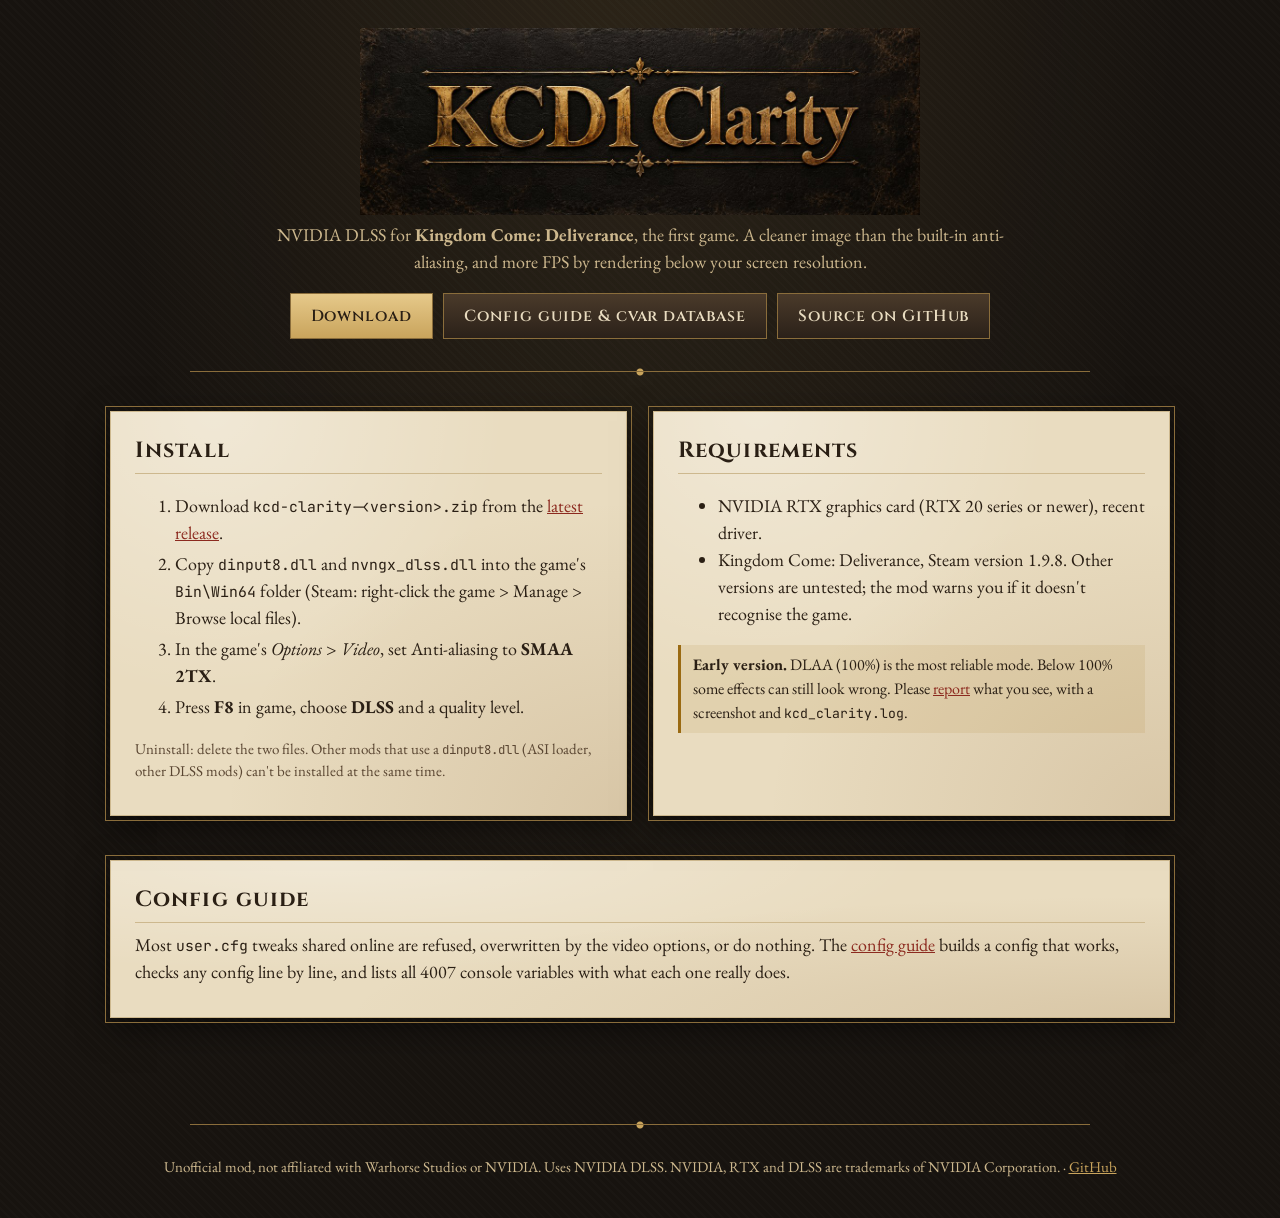
==== docs/index.html @ 4efc552a "Config guide website, KCD1 Clarity logo and name - GitHub Pages site under docs/: a landing page, an" ====
<!doctype html>
<html lang="en">
<head>
<meta charset="utf-8">
<meta name="viewport" content="width=device-width, initial-scale=1">
<title>KCD1 Clarity</title>
<meta name="description" content="NVIDIA DLSS for Kingdom Come: Deliverance (the first game). Unofficial mod.">
<meta property="og:title" content="KCD1 Clarity">
<meta property="og:description" content="NVIDIA DLSS for Kingdom Come: Deliverance (the first game). Unofficial mod.">
<meta property="og:image" content="https://eonflux7.github.io/kcd1-clarity/assets/social-preview.jpg">
<link rel="icon" href="assets/favicon-32.png" sizes="32x32">
<link rel="apple-touch-icon" href="assets/icon-180.png">
<link rel="preconnect" href="https://fonts.googleapis.com">
<link rel="preconnect" href="https://fonts.gstatic.com" crossorigin>
<link href="https://fonts.googleapis.com/css2?family=Cinzel:wght@600;700&family=EB+Garamond:ital,wght@0,400;0,600;1,400&family=JetBrains+Mono:wght@400;600&display=swap" rel="stylesheet">
<link rel="stylesheet" href="cvars/site/style.css">
<style>
  .hero { text-align: center; }
  .actions { display: flex; flex-wrap: wrap; justify-content: center; gap: 10px; margin: 18px 0 4px; }
  .actions .button { font-size: 16px; padding: 11px 20px; }
  .cards { display: grid; grid-template-columns: repeat(auto-fit, minmax(260px, 1fr)); gap: 0 18px; }
  ol li { margin: 4px 0; }
</style>
</head>
<body>
<header class="site hero">
  <img class="logo" src="assets/logo-banner.jpg" width="1200" height="400" alt="KCD1 Clarity">
  <p class="sub">NVIDIA DLSS for <b>Kingdom Come: Deliverance</b>, the first game. A cleaner image than the built-in
    anti-aliasing, and more FPS by rendering below your screen resolution.</p>
  <div class="actions">
    <a class="button primary" href="https://github.com/eonflux7/kcd1-clarity/releases/latest">Download</a>
    <a class="button" href="cvars/">Config guide &amp; cvar database</a>
    <a class="button" href="https://github.com/eonflux7/kcd1-clarity">Source on GitHub</a>
  </div>
</header>
<div class="rule"></div>
<main>
  <div class="cards">
    <div class="panel">
      <h2>Install</h2>
      <ol>
        <li>Download <code>kcd-clarity-&lt;version&gt;.zip</code> from the
          <a href="https://github.com/eonflux7/kcd1-clarity/releases/latest">latest release</a>.</li>
        <li>Copy <code>dinput8.dll</code> and <code>nvngx_dlss.dll</code> into the game's <code>Bin\Win64</code>
          folder (Steam: right-click the game &gt; Manage &gt; Browse local files).</li>
        <li>In the game's <i>Options &gt; Video</i>, set Anti-aliasing to <b>SMAA 2TX</b>.</li>
        <li>Press <b>F8</b> in game, choose <b>DLSS</b> and a quality level.</li>
      </ol>
      <p class="small muted">Uninstall: delete the two files. Other mods that use a <code>dinput8.dll</code> (ASI
        loader, other DLSS mods) can't be installed at the same time.</p>
    </div>
    <div class="panel">
      <h2>Requirements</h2>
      <ul>
        <li>NVIDIA RTX graphics card (RTX 20 series or newer), recent driver.</li>
        <li>Kingdom Come: Deliverance, Steam version 1.9.8. Other versions are untested; the mod warns you if it
          doesn't recognise the game.</li>
      </ul>
      <div class="note"><b>Early version.</b> DLAA (100%) is the most reliable mode. Below 100% some effects can still
        look wrong. Please <a href="https://github.com/eonflux7/kcd1-clarity/issues">report</a> what you see, with a
        screenshot and <code>kcd_clarity.log</code>.</div>
    </div>
  </div>
  <div class="panel">
    <h2>Config guide</h2>
    <p>Most <code>user.cfg</code> tweaks shared online are refused, overwritten by the video options, or do nothing.
      The <a href="cvars/">config guide</a> builds a config that works, checks any config line by line, and lists all
      4007 console variables with what each one really does.</p>
  </div>
</main>
<div class="rule"></div>
<footer class="site">
  Unofficial mod, not affiliated with Warhorse Studios or NVIDIA. Uses NVIDIA DLSS. NVIDIA, RTX and DLSS are
  trademarks of NVIDIA Corporation. · <a href="https://github.com/eonflux7/kcd1-clarity">GitHub</a>
</footer>
</body>
</html>
---- docs/cvars/site/style.css ----
/* KCD-like look: dark leather frame, parchment panels, gold engraved capitals */
[hidden] { display: none !important; }
:root {
  --bg: #17130f;
  --bg-2: #211b15;
  --frame: #3a2e22;
  --gold: #c9a45c;
  --gold-hi: #e6c98a;
  --gold-lo: #8a6d3b;
  --parch: #e9dcc0;
  --parch-2: #ddcca8;
  --parch-3: #cdb88e;
  --ink: #2a1f14;
  --ink-2: #5a4632;
  --red: #8c2a1f;
  --green: #3f6b2f;
  --amber: #9a6a12;
  --blue: #2f5470;
  --grey: #6e6252;
  --mono: "JetBrains Mono", ui-monospace, Consolas, monospace;
  --serif: "EB Garamond", Garamond, Georgia, serif;
  --caps: "Cinzel", "Trajan Pro", Georgia, serif;
}
* { box-sizing: border-box; }
html { background: var(--bg); }
body {
  margin: 0;
  color: var(--parch);
  font: 18px/1.5 var(--serif);
  background:
    radial-gradient(ellipse at 50% -10%, rgba(201, 164, 92, 0.12), transparent 60%),
    repeating-linear-gradient(45deg, rgba(255, 255, 255, 0.012) 0 2px, transparent 2px 6px),
    var(--bg);
  min-height: 100vh;
}
a { color: var(--gold-hi); }
code, .mono { font-family: var(--mono); font-size: 0.82em; }

header.site {
  text-align: center;
  padding: 28px 16px 8px;
}
header.site img.logo { max-width: min(560px, 92vw); height: auto; display: block; margin: 0 auto 6px; }
header.site h1 {
  font: 700 clamp(28px, 5vw, 44px)/1.1 var(--caps);
  letter-spacing: 0.06em;
  margin: 0;
  color: var(--gold);
  text-shadow: 0 1px 0 #000, 0 0 18px rgba(201, 164, 92, 0.25);
}
header.site p.sub { margin: 6px auto 0; color: var(--parch-3); max-width: 760px; }

.rule {
  height: 14px;
  margin: 14px auto;
  max-width: 900px;
  background:
    linear-gradient(var(--gold-lo), var(--gold-lo)) center / 100% 1px no-repeat,
    radial-gradient(circle, var(--gold) 3px, transparent 4px) center / 14px 14px no-repeat;
}

nav.tabs {
  display: flex;
  flex-wrap: wrap;
  justify-content: center;
  gap: 6px;
  padding: 0 16px;
  margin-bottom: 18px;
}
nav.tabs a {
  font: 600 15px var(--caps);
  letter-spacing: 0.08em;
  text-decoration: none;
  color: var(--parch-3);
  padding: 9px 16px;
  border: 1px solid var(--frame);
  background: linear-gradient(#2a221a, #1c1712);
}
nav.tabs a:hover { color: var(--gold-hi); border-color: var(--gold-lo); }
nav.tabs a[aria-current="page"] {
  color: var(--ink);
  background: linear-gradient(var(--gold-hi), var(--gold));
  border-color: var(--gold);
}

main { max-width: 1100px; margin: 0 auto; padding: 0 16px 60px; }
section.tab[hidden] { display: none; }

.panel {
  color: var(--ink);
  background:
    radial-gradient(ellipse at 20% 0%, rgba(255, 255, 255, 0.35), transparent 50%),
    radial-gradient(ellipse at 100% 100%, rgba(140, 100, 50, 0.18), transparent 55%),
    var(--parch);
  border: 1px solid var(--parch-3);
  outline: 1px solid var(--gold-lo);
  outline-offset: 4px;
  box-shadow: 0 10px 30px rgba(0, 0, 0, 0.5);
  padding: 22px 24px;
  margin: 18px 4px 26px;
}
.panel a { color: var(--red); }
.panel h2, .panel h3 {
  font-family: var(--caps);
  letter-spacing: 0.05em;
  color: var(--ink);
  margin: 0 0 8px;
}
.panel h2 { font-size: 22px; border-bottom: 1px solid var(--parch-3); padding-bottom: 6px; }
.panel h3 { font-size: 16px; margin-top: 18px; }
.panel p { margin: 6px 0 10px; }
.muted { color: var(--ink-2); }
.small { font-size: 15px; }

.note {
  border-left: 3px solid var(--amber);
  background: rgba(154, 106, 18, 0.1);
  padding: 8px 12px;
  margin: 10px 0;
  font-size: 16px;
}

/* form controls */
label { cursor: pointer; }
input[type="text"], input[type="search"], input[type="number"], select, textarea {
  font: 16px var(--serif);
  color: var(--ink);
  background: #f6eedc;
  border: 1px solid var(--parch-3);
  padding: 6px 8px;
  border-radius: 0;
}
textarea { font: 14px/1.45 var(--mono); width: 100%; }
input:focus, select:focus, textarea:focus, button:focus-visible, a:focus-visible {
  outline: 2px solid var(--gold-lo);
  outline-offset: 1px;
}
button, .button {
  font: 600 14px var(--caps);
  letter-spacing: 0.06em;
  color: var(--parch);
  background: linear-gradient(#4a3a2a, #2b2119);
  border: 1px solid var(--gold-lo);
  padding: 7px 14px;
  cursor: pointer;
  text-decoration: none;
  display: inline-block;
}
button:hover, .button:hover { color: var(--gold-hi); }
button.small { font-size: 12px; padding: 4px 9px; }
.primary, .primary:hover { color: var(--ink); background: linear-gradient(var(--gold-hi), var(--gold)); }

.grid { display: grid; grid-template-columns: repeat(auto-fit, minmax(240px, 1fr)); gap: 12px 22px; }
.field { display: flex; flex-direction: column; gap: 4px; }
.field > span { font: 600 13px var(--caps); letter-spacing: 0.06em; color: var(--ink-2); }
.choices { display: flex; flex-direction: column; gap: 6px; }
.choice {
  display: flex;
  gap: 10px;
  align-items: flex-start;
  padding: 8px 10px;
  border: 1px solid var(--parch-3);
  background: rgba(255, 255, 255, 0.25);
}
.choice:has(input:checked) { border-color: var(--gold-lo); background: rgba(201, 164, 92, 0.22); }
.choice input { margin-top: 5px; }
.choice b { font-weight: 600; }
.choice small { display: block; color: var(--ink-2); font-size: 15px; }
.choice.disabled { opacity: 0.55; }

.out-head { display: flex; flex-wrap: wrap; align-items: baseline; gap: 10px; justify-content: space-between; }
.out-head h3 { margin: 0; }
.outputs { display: grid; grid-template-columns: repeat(auto-fit, minmax(320px, 1fr)); gap: 18px; }
.outputs textarea { min-height: 260px; resize: vertical; }

/* badges */
.badge {
  display: inline-block;
  font: 600 11px/1 var(--caps);
  letter-spacing: 0.06em;
  padding: 4px 6px 3px;
  color: #fff;
  background: var(--grey);
  white-space: nowrap;
}
.b-ok { background: var(--green); }
.b-init { background: var(--blue); }
.b-menu { background: var(--amber); }
.b-risk { background: var(--amber); }
.b-blocked { background: var(--red); }
.b-dead, .b-missing, .b-ignored { background: var(--grey); }
.b-group { background: #5b4a7a; }

/* tables */
table { border-collapse: collapse; width: 100%; font-size: 16px; }
th, td { text-align: left; padding: 6px 8px; border-bottom: 1px solid var(--parch-3); vertical-align: top; }
th { font: 600 13px var(--caps); letter-spacing: 0.05em; color: var(--ink-2); }
.table-wrap { overflow-x: auto; }

/* database */
.db-controls { display: flex; flex-wrap: wrap; gap: 10px; align-items: center; margin-bottom: 10px; }
.db-controls input[type="search"] { flex: 1 1 260px; }
.chips { display: flex; flex-wrap: wrap; gap: 6px; margin: 8px 0 12px; }
.chip {
  font: 15px var(--serif);
  padding: 3px 10px;
  border: 1px solid var(--parch-3);
  background: rgba(255, 255, 255, 0.3);
  color: var(--ink);
  cursor: pointer;
}
.chip[aria-pressed="true"] { background: var(--ink); color: var(--parch); border-color: var(--ink); }
.cv-list { border-top: 1px solid var(--parch-3); }
.cv {
  border-bottom: 1px solid var(--parch-3);
}
.cv > button.cv-row {
  all: unset;
  box-sizing: border-box;
  cursor: pointer;
  display: grid;
  grid-template-columns: minmax(180px, 2fr) auto minmax(0, 4fr);
  gap: 4px 12px;
  align-items: baseline;
  width: 100%;
  padding: 7px 6px;
}
.cv > button.cv-row:hover, .cv.open > button.cv-row { background: rgba(201, 164, 92, 0.18); }
.cv > button.cv-row:focus-visible { outline: 2px solid var(--gold-lo); }
.cv-name { font: 14px var(--mono); font-weight: 600; word-break: break-all; }
.cv-help { color: var(--ink-2); font-size: 16px; overflow: hidden; text-overflow: ellipsis; white-space: nowrap; }
.cv-detail { padding: 6px 12px 16px; background: rgba(255, 255, 255, 0.22); }
.cv-detail dl { display: grid; grid-template-columns: max-content 1fr; gap: 3px 14px; margin: 6px 0 10px; }
.cv-detail dt { font: 600 13px var(--caps); letter-spacing: 0.05em; color: var(--ink-2); padding-top: 3px; }
.cv-detail dd { margin: 0; }
.cv-detail pre { white-space: pre-wrap; font: 14px/1.45 var(--mono); margin: 0; }
.rec { border-left: 3px solid var(--green); background: rgba(63, 107, 47, 0.1); padding: 6px 10px; margin: 8px 0; }
.rec.dont { border-color: var(--red); background: rgba(140, 42, 31, 0.08); }
.levels td, .levels th { text-align: center; font-family: var(--mono); font-size: 13px; }
.levels td:first-child, .levels th:first-child { text-align: left; }
.more { text-align: center; margin: 14px 0 0; }

.legend { display: grid; grid-template-columns: max-content 1fr; gap: 6px 12px; align-items: baseline; font-size: 16px; }

footer.site { text-align: center; color: var(--parch-3); font-size: 15px; padding: 10px 16px 40px; }
footer.site a { color: var(--gold); }

@media (max-width: 640px) {
  body { font-size: 17px; }
  .panel { padding: 16px 14px; margin: 14px 0 22px; outline-offset: 2px; }
  .cv > button.cv-row { grid-template-columns: 1fr auto; }
  .cv-help { grid-column: 1 / -1; white-space: normal; }
  .cv-detail dl { grid-template-columns: 1fr; }
}

/* long option labels must not widen the page on phones */
select, input, textarea { max-width: 100%; min-width: 0; }
.db-controls > * { min-width: 0; }
.db-controls select { flex: 1 1 220px; }
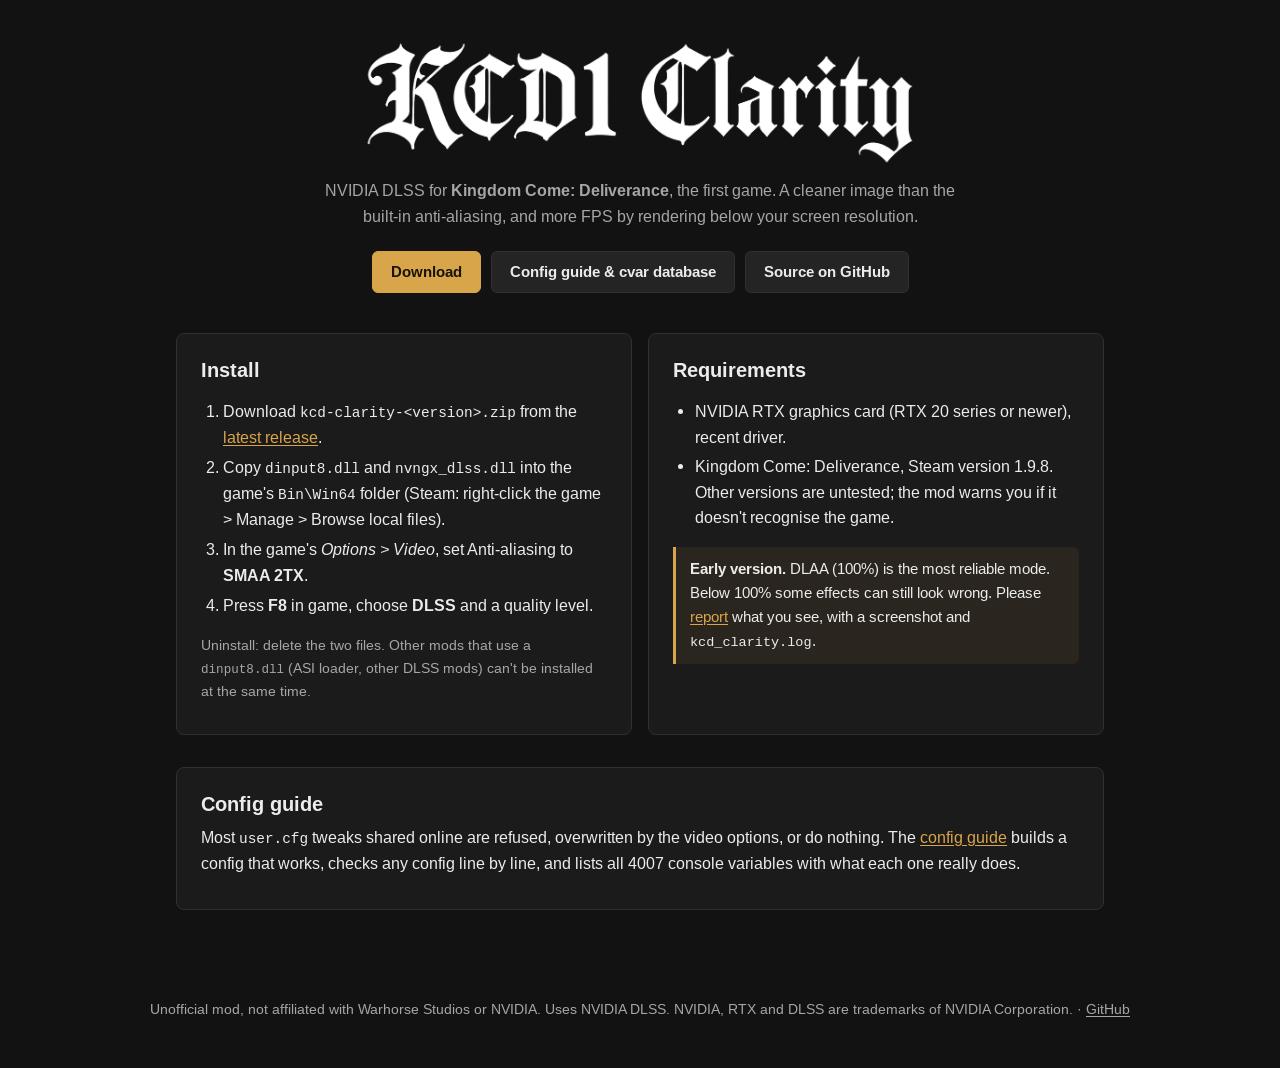
==== commit 167f7561: "Site redesign: Arimo, plain dark theme, blackletter wordmark - New transparent "KCD1 Clarity" blackl" ====
--- a/docs/index.html
+++ b/docs/index.html
@@ -12,19 +12,18 @@
 <link rel="apple-touch-icon" href="assets/icon-180.png">
 <link rel="preconnect" href="https://fonts.googleapis.com">
 <link rel="preconnect" href="https://fonts.gstatic.com" crossorigin>
-<link href="https://fonts.googleapis.com/css2?family=Cinzel:wght@600;700&family=EB+Garamond:ital,wght@0,400;0,600;1,400&family=JetBrains+Mono:wght@400;600&display=swap" rel="stylesheet">
+<link href="https://fonts.googleapis.com/css2?family=Arimo:ital,wght@0,400;0,700;1,400&family=Cousine:wght@400;700&display=swap" rel="stylesheet">
 <link rel="stylesheet" href="cvars/site/style.css">
 <style>
-  .hero { text-align: center; }
-  .actions { display: flex; flex-wrap: wrap; justify-content: center; gap: 10px; margin: 18px 0 4px; }
-  .actions .button { font-size: 16px; padding: 11px 20px; }
-  .cards { display: grid; grid-template-columns: repeat(auto-fit, minmax(260px, 1fr)); gap: 0 18px; }
-  ol li { margin: 4px 0; }
+  header.site .logo { width: min(560px, 88vw); }
+  .actions { display: flex; flex-wrap: wrap; justify-content: center; gap: 10px; margin: 22px 0 8px; }
+  .actions .button { font-size: 15px; padding: 11px 18px; }
+  .cards { display: grid; grid-template-columns: repeat(auto-fit, minmax(280px, 1fr)); gap: 0 16px; }
 </style>
 </head>
 <body>
-<header class="site hero">
-  <img class="logo" src="assets/logo-banner.jpg" width="1200" height="400" alt="KCD1 Clarity">
+<header class="site">
+  <img class="logo" src="assets/wordmark.png" width="1200" height="287" alt="KCD1 Clarity">
   <p class="sub">NVIDIA DLSS for <b>Kingdom Come: Deliverance</b>, the first game. A cleaner image than the built-in
     anti-aliasing, and more FPS by rendering below your screen resolution.</p>
   <div class="actions">
@@ -33,7 +32,6 @@
     <a class="button" href="https://github.com/eonflux7/kcd1-clarity">Source on GitHub</a>
   </div>
 </header>
-<div class="rule"></div>
 <main>
   <div class="cards">
     <div class="panel">
@@ -68,7 +66,6 @@
       4007 console variables with what each one really does.</p>
   </div>
 </main>
-<div class="rule"></div>
 <footer class="site">
   Unofficial mod, not affiliated with Warhorse Studios or NVIDIA. Uses NVIDIA DLSS. NVIDIA, RTX and DLSS are
   trademarks of NVIDIA Corporation. · <a href="https://github.com/eonflux7/kcd1-clarity">GitHub</a>
--- a/docs/cvars/site/style.css
+++ b/docs/cvars/site/style.css
@@ -1,259 +1,252 @@
-/* KCD-like look: dark leather frame, parchment panels, gold engraved capitals */
+/* Plain dark theme, one gold accent. Arimo for text, Cousine (its monospace sibling) for code. */
 [hidden] { display: none !important; }
 :root {
-  --bg: #17130f;
-  --bg-2: #211b15;
-  --frame: #3a2e22;
-  --gold: #c9a45c;
-  --gold-hi: #e6c98a;
-  --gold-lo: #8a6d3b;
-  --parch: #e9dcc0;
-  --parch-2: #ddcca8;
-  --parch-3: #cdb88e;
-  --ink: #2a1f14;
-  --ink-2: #5a4632;
-  --red: #8c2a1f;
-  --green: #3f6b2f;
-  --amber: #9a6a12;
-  --blue: #2f5470;
-  --grey: #6e6252;
-  --mono: "JetBrains Mono", ui-monospace, Consolas, monospace;
-  --serif: "EB Garamond", Garamond, Georgia, serif;
-  --caps: "Cinzel", "Trajan Pro", Georgia, serif;
+  --bg: #121212;
+  --surface: #1b1b1b;
+  --surface-2: #242424;
+  --border: #303030;
+  --text: #ececec;
+  --muted: #a6a6a6;
+  --accent: #d9a54a;
+  --accent-ink: #1a1306;
+  --green: #5cb87f;
+  --blue: #6aa5dc;
+  --amber: #d9a54a;
+  --red: #e06c5e;
+  --grey: #8f8f8f;
+  --purple: #a891d6;
+  --radius: 8px;
+  --sans: "Arimo", Arial, "Helvetica Neue", sans-serif;
+  --mono: "Cousine", ui-monospace, Consolas, monospace;
 }
 * { box-sizing: border-box; }
 html { background: var(--bg); }
-body {
-  margin: 0;
-  color: var(--parch);
-  font: 18px/1.5 var(--serif);
-  background:
-    radial-gradient(ellipse at 50% -10%, rgba(201, 164, 92, 0.12), transparent 60%),
-    repeating-linear-gradient(45deg, rgba(255, 255, 255, 0.012) 0 2px, transparent 2px 6px),
-    var(--bg);
-  min-height: 100vh;
-}
-a { color: var(--gold-hi); }
-code, .mono { font-family: var(--mono); font-size: 0.82em; }
-
-header.site {
-  text-align: center;
-  padding: 28px 16px 8px;
-}
-header.site img.logo { max-width: min(560px, 92vw); height: auto; display: block; margin: 0 auto 6px; }
-header.site h1 {
-  font: 700 clamp(28px, 5vw, 44px)/1.1 var(--caps);
-  letter-spacing: 0.06em;
-  margin: 0;
-  color: var(--gold);
-  text-shadow: 0 1px 0 #000, 0 0 18px rgba(201, 164, 92, 0.25);
-}
-header.site p.sub { margin: 6px auto 0; color: var(--parch-3); max-width: 760px; }
-
-.rule {
-  height: 14px;
-  margin: 14px auto;
-  max-width: 900px;
-  background:
-    linear-gradient(var(--gold-lo), var(--gold-lo)) center / 100% 1px no-repeat,
-    radial-gradient(circle, var(--gold) 3px, transparent 4px) center / 14px 14px no-repeat;
-}
-
+body { margin: 0; color: var(--text); background: var(--bg); font: 16px/1.6 var(--sans); }
+a { color: var(--accent); text-underline-offset: 2px; }
+code, .mono { font-family: var(--mono); font-size: 0.9em; }
+h1, h2, h3 { line-height: 1.25; }
+
+/* header */
+header.site { text-align: center; padding: 36px 16px 8px; }
+header.site .logo { display: block; width: min(460px, 86vw); height: auto; margin: 0 auto; }
+header.site h1 { font-size: 22px; font-weight: 700; margin: 14px 0 0; letter-spacing: 0.01em; }
+header.site p.sub { margin: 8px auto 0; color: var(--muted); max-width: 640px; }
+
+/* tabs */
 nav.tabs {
   display: flex;
   flex-wrap: wrap;
   justify-content: center;
-  gap: 6px;
+  gap: 4px;
+  margin: 24px auto 8px;
   padding: 0 16px;
-  margin-bottom: 18px;
+  max-width: 960px;
+  border-bottom: 1px solid var(--border);
 }
 nav.tabs a {
-  font: 600 15px var(--caps);
-  letter-spacing: 0.08em;
+  color: var(--muted);
   text-decoration: none;
-  color: var(--parch-3);
-  padding: 9px 16px;
-  border: 1px solid var(--frame);
-  background: linear-gradient(#2a221a, #1c1712);
-}
-nav.tabs a:hover { color: var(--gold-hi); border-color: var(--gold-lo); }
-nav.tabs a[aria-current="page"] {
-  color: var(--ink);
-  background: linear-gradient(var(--gold-hi), var(--gold));
-  border-color: var(--gold);
-}
-
-main { max-width: 1100px; margin: 0 auto; padding: 0 16px 60px; }
-section.tab[hidden] { display: none; }
-
+  font-weight: 700;
+  font-size: 15px;
+  padding: 10px 14px;
+  border-bottom: 2px solid transparent;
+  margin-bottom: -1px;
+}
+nav.tabs a:hover { color: var(--text); }
+nav.tabs a[aria-current="page"] { color: var(--text); border-bottom-color: var(--accent); }
+
+main { max-width: 960px; margin: 0 auto; padding: 8px 16px 64px; }
+
+/* panels */
 .panel {
-  color: var(--ink);
-  background:
-    radial-gradient(ellipse at 20% 0%, rgba(255, 255, 255, 0.35), transparent 50%),
-    radial-gradient(ellipse at 100% 100%, rgba(140, 100, 50, 0.18), transparent 55%),
-    var(--parch);
-  border: 1px solid var(--parch-3);
-  outline: 1px solid var(--gold-lo);
-  outline-offset: 4px;
-  box-shadow: 0 10px 30px rgba(0, 0, 0, 0.5);
-  padding: 22px 24px;
-  margin: 18px 4px 26px;
-}
-.panel a { color: var(--red); }
-.panel h2, .panel h3 {
-  font-family: var(--caps);
-  letter-spacing: 0.05em;
-  color: var(--ink);
-  margin: 0 0 8px;
-}
-.panel h2 { font-size: 22px; border-bottom: 1px solid var(--parch-3); padding-bottom: 6px; }
-.panel h3 { font-size: 16px; margin-top: 18px; }
-.panel p { margin: 6px 0 10px; }
-.muted { color: var(--ink-2); }
-.small { font-size: 15px; }
+  background: var(--surface);
+  border: 1px solid var(--border);
+  border-radius: var(--radius);
+  padding: 24px;
+  margin: 16px 0;
+}
+.panel h2 { font-size: 20px; margin: 0 0 6px; }
+.panel h3 { font-size: 15px; margin: 24px 0 10px; color: var(--text); }
+.panel p { margin: 8px 0; }
+.muted { color: var(--muted); }
+.small { font-size: 14px; }
 
 .note {
   border-left: 3px solid var(--amber);
-  background: rgba(154, 106, 18, 0.1);
-  padding: 8px 12px;
-  margin: 10px 0;
-  font-size: 16px;
+  background: rgba(217, 165, 74, 0.08);
+  border-radius: 0 6px 6px 0;
+  padding: 10px 14px;
+  margin: 14px 0;
+  font-size: 15px;
 }
 
 /* form controls */
-label { cursor: pointer; }
 input[type="text"], input[type="search"], input[type="number"], select, textarea {
-  font: 16px var(--serif);
-  color: var(--ink);
-  background: #f6eedc;
-  border: 1px solid var(--parch-3);
-  padding: 6px 8px;
-  border-radius: 0;
-}
-textarea { font: 14px/1.45 var(--mono); width: 100%; }
-input:focus, select:focus, textarea:focus, button:focus-visible, a:focus-visible {
-  outline: 2px solid var(--gold-lo);
+  font: 15px var(--sans);
+  color: var(--text);
+  background: var(--bg);
+  border: 1px solid var(--border);
+  border-radius: 6px;
+  padding: 8px 10px;
+  max-width: 100%;
+  min-width: 0;
+}
+textarea { font: 13px/1.5 var(--mono); width: 100%; resize: vertical; }
+input:focus-visible, select:focus-visible, textarea:focus-visible, button:focus-visible, a:focus-visible {
+  outline: 2px solid var(--accent);
   outline-offset: 1px;
 }
+input[type="radio"], input[type="checkbox"] { accent-color: var(--accent); width: 16px; height: 16px; margin: 0; }
+
 button, .button {
-  font: 600 14px var(--caps);
-  letter-spacing: 0.06em;
-  color: var(--parch);
-  background: linear-gradient(#4a3a2a, #2b2119);
-  border: 1px solid var(--gold-lo);
-  padding: 7px 14px;
+  font: 700 14px var(--sans);
+  color: var(--text);
+  background: var(--surface-2);
+  border: 1px solid var(--border);
+  border-radius: 6px;
+  padding: 8px 14px;
   cursor: pointer;
   text-decoration: none;
   display: inline-block;
-}
-button:hover, .button:hover { color: var(--gold-hi); }
-button.small { font-size: 12px; padding: 4px 9px; }
-.primary, .primary:hover { color: var(--ink); background: linear-gradient(var(--gold-hi), var(--gold)); }
-
-.grid { display: grid; grid-template-columns: repeat(auto-fit, minmax(240px, 1fr)); gap: 12px 22px; }
-.field { display: flex; flex-direction: column; gap: 4px; }
-.field > span { font: 600 13px var(--caps); letter-spacing: 0.06em; color: var(--ink-2); }
-.choices { display: flex; flex-direction: column; gap: 6px; }
+  line-height: 1.2;
+}
+button:hover, .button:hover { border-color: #4a4a4a; background: #2b2b2b; }
+button.small { font-size: 13px; padding: 5px 10px; }
+.primary, .primary:hover { color: var(--accent-ink); background: var(--accent); border-color: var(--accent); }
+.primary:hover { filter: brightness(1.08); }
+
+/* labelled fields: label text above the control */
+.grid { display: grid; grid-template-columns: repeat(3, minmax(0, 1fr)); gap: 16px 20px; align-items: start; }
+@media (max-width: 820px) { .grid { grid-template-columns: repeat(2, minmax(0, 1fr)); } }
+@media (max-width: 520px) { .grid { grid-template-columns: 1fr; } }
+.field { display: flex; flex-direction: column; gap: 6px; }
+.field > span { font-size: 14px; color: var(--muted); }
+.field > select, .field > input { width: 100%; }
+
+/* radio / checkbox rows: the box sits on the first line of the title */
+.choices { display: flex; flex-direction: column; gap: 8px; }
+.choices.cols { display: grid; grid-template-columns: repeat(auto-fit, minmax(240px, 1fr)); }
 .choice {
-  display: flex;
-  gap: 10px;
-  align-items: flex-start;
-  padding: 8px 10px;
-  border: 1px solid var(--parch-3);
-  background: rgba(255, 255, 255, 0.25);
-}
-.choice:has(input:checked) { border-color: var(--gold-lo); background: rgba(201, 164, 92, 0.22); }
-.choice input { margin-top: 5px; }
-.choice b { font-weight: 600; }
-.choice small { display: block; color: var(--ink-2); font-size: 15px; }
-.choice.disabled { opacity: 0.55; }
-
-.out-head { display: flex; flex-wrap: wrap; align-items: baseline; gap: 10px; justify-content: space-between; }
-.out-head h3 { margin: 0; }
-.outputs { display: grid; grid-template-columns: repeat(auto-fit, minmax(320px, 1fr)); gap: 18px; }
-.outputs textarea { min-height: 260px; resize: vertical; }
-
-/* badges */
+  display: grid;
+  grid-template-columns: 16px 1fr;
+  column-gap: 12px;
+  align-items: start;
+  padding: 10px 12px;
+  border: 1px solid var(--border);
+  border-radius: 6px;
+  cursor: pointer;
+}
+.choice input { margin-top: 3px; }
+.choice:hover { border-color: #444; }
+.choice:has(input:checked) { border-color: var(--accent); background: rgba(217, 165, 74, 0.06); }
+.choice b { font-weight: 700; }
+.choice small { display: block; color: var(--muted); font-size: 14px; margin-top: 2px; }
+.choice.disabled { opacity: 0.5; cursor: default; }
+
+.out-head { display: flex; flex-wrap: wrap; align-items: center; gap: 8px 12px; justify-content: space-between; margin-bottom: 8px; }
+.out-head h2, .out-head h3 { margin: 0; }
+.out-head h3 { font-family: var(--mono); font-size: 15px; }
+.out-head .actions { display: flex; gap: 6px; }
+.outputs { display: grid; grid-template-columns: repeat(auto-fit, minmax(300px, 1fr)); gap: 20px; margin-top: 16px; }
+.outputs textarea { min-height: 280px; }
+
+/* badges: tinted background, coloured text */
 .badge {
   display: inline-block;
-  font: 600 11px/1 var(--caps);
-  letter-spacing: 0.06em;
-  padding: 4px 6px 3px;
-  color: #fff;
-  background: var(--grey);
+  font: 700 12px/1 var(--sans);
+  padding: 4px 7px;
+  border-radius: 4px;
   white-space: nowrap;
-}
-.b-ok { background: var(--green); }
-.b-init { background: var(--blue); }
-.b-menu { background: var(--amber); }
-.b-risk { background: var(--amber); }
-.b-blocked { background: var(--red); }
-.b-dead, .b-missing, .b-ignored { background: var(--grey); }
-.b-group { background: #5b4a7a; }
+  color: var(--c, var(--grey));
+  background: color-mix(in srgb, var(--c, var(--grey)) 16%, transparent);
+}
+.b-ok { --c: var(--green); }
+.b-init { --c: var(--blue); }
+.b-menu, .b-risk { --c: var(--amber); }
+.b-blocked { --c: var(--red); }
+.b-dead, .b-missing, .b-ignored { --c: var(--grey); }
+.b-group { --c: var(--purple); }
 
 /* tables */
-table { border-collapse: collapse; width: 100%; font-size: 16px; }
-th, td { text-align: left; padding: 6px 8px; border-bottom: 1px solid var(--parch-3); vertical-align: top; }
-th { font: 600 13px var(--caps); letter-spacing: 0.05em; color: var(--ink-2); }
+table { border-collapse: collapse; width: 100%; font-size: 15px; }
+th, td { text-align: left; padding: 8px 10px; border-bottom: 1px solid var(--border); vertical-align: top; }
+th { font-size: 13px; color: var(--muted); font-weight: 700; }
 .table-wrap { overflow-x: auto; }
 
 /* database */
-.db-controls { display: flex; flex-wrap: wrap; gap: 10px; align-items: center; margin-bottom: 10px; }
-.db-controls input[type="search"] { flex: 1 1 260px; }
-.chips { display: flex; flex-wrap: wrap; gap: 6px; margin: 8px 0 12px; }
+.db-controls { display: flex; flex-wrap: wrap; gap: 10px; align-items: flex-end; margin: 12px 0 4px; }
+.db-controls > * { min-width: 0; }
+.db-controls input[type="search"] { flex: 3 1 260px; }
+.db-controls select { flex: 1 1 200px; }
+.chips { display: flex; flex-wrap: wrap; gap: 6px; margin: 10px 0 12px; }
 .chip {
-  font: 15px var(--serif);
-  padding: 3px 10px;
-  border: 1px solid var(--parch-3);
-  background: rgba(255, 255, 255, 0.3);
-  color: var(--ink);
-  cursor: pointer;
-}
-.chip[aria-pressed="true"] { background: var(--ink); color: var(--parch); border-color: var(--ink); }
-.cv-list { border-top: 1px solid var(--parch-3); }
-.cv {
-  border-bottom: 1px solid var(--parch-3);
-}
+  font: 14px var(--sans);
+  padding: 5px 12px;
+  border-radius: 999px;
+  border: 1px solid var(--border);
+  background: transparent;
+  color: var(--muted);
+}
+.chip:hover { color: var(--text); background: transparent; }
+.chip[aria-pressed="true"] { color: var(--accent-ink); background: var(--accent); border-color: var(--accent); }
+.cv-list { border-top: 1px solid var(--border); }
+.cv { border-bottom: 1px solid var(--border); }
 .cv > button.cv-row {
   all: unset;
   box-sizing: border-box;
   cursor: pointer;
   display: grid;
-  grid-template-columns: minmax(180px, 2fr) auto minmax(0, 4fr);
-  gap: 4px 12px;
-  align-items: baseline;
+  grid-template-columns: minmax(200px, 2fr) 150px minmax(0, 3fr);
+  gap: 4px 14px;
+  align-items: center;
   width: 100%;
-  padding: 7px 6px;
-}
-.cv > button.cv-row:hover, .cv.open > button.cv-row { background: rgba(201, 164, 92, 0.18); }
-.cv > button.cv-row:focus-visible { outline: 2px solid var(--gold-lo); }
-.cv-name { font: 14px var(--mono); font-weight: 600; word-break: break-all; }
-.cv-help { color: var(--ink-2); font-size: 16px; overflow: hidden; text-overflow: ellipsis; white-space: nowrap; }
-.cv-detail { padding: 6px 12px 16px; background: rgba(255, 255, 255, 0.22); }
-.cv-detail dl { display: grid; grid-template-columns: max-content 1fr; gap: 3px 14px; margin: 6px 0 10px; }
-.cv-detail dt { font: 600 13px var(--caps); letter-spacing: 0.05em; color: var(--ink-2); padding-top: 3px; }
+  padding: 9px 8px;
+}
+.cv > button.cv-row:hover, .cv.open > button.cv-row { background: var(--surface-2); }
+.cv > button.cv-row:focus-visible { outline: 2px solid var(--accent); outline-offset: -2px; }
+.cv-name { font: 700 14px var(--mono); word-break: break-all; }
+.cv-help { color: var(--muted); font-size: 14px; overflow: hidden; text-overflow: ellipsis; white-space: nowrap; }
+.cv-detail { padding: 8px 14px 18px; background: var(--surface-2); }
+.cv-detail dl { display: grid; grid-template-columns: max-content 1fr; gap: 6px 18px; margin: 8px 0 12px; }
+.cv-detail dt { font-size: 13px; color: var(--muted); padding-top: 2px; }
 .cv-detail dd { margin: 0; }
-.cv-detail pre { white-space: pre-wrap; font: 14px/1.45 var(--mono); margin: 0; }
-.rec { border-left: 3px solid var(--green); background: rgba(63, 107, 47, 0.1); padding: 6px 10px; margin: 8px 0; }
-.rec.dont { border-color: var(--red); background: rgba(140, 42, 31, 0.08); }
+.cv-detail pre { white-space: pre-wrap; font: 13px/1.5 var(--mono); margin: 0; }
+.cv-detail .add { display: flex; flex-wrap: wrap; gap: 8px; align-items: center; margin-top: 12px; }
+.cv-detail .add input { width: 120px; }
+.rec { border-left: 3px solid var(--green); background: rgba(92, 184, 127, 0.08); border-radius: 0 6px 6px 0; padding: 10px 14px; margin: 12px 0; }
+.rec.dont { border-color: var(--red); background: rgba(224, 108, 94, 0.08); }
 .levels td, .levels th { text-align: center; font-family: var(--mono); font-size: 13px; }
-.levels td:first-child, .levels th:first-child { text-align: left; }
-.more { text-align: center; margin: 14px 0 0; }
-
-.legend { display: grid; grid-template-columns: max-content 1fr; gap: 6px 12px; align-items: baseline; font-size: 16px; }
-
-footer.site { text-align: center; color: var(--parch-3); font-size: 15px; padding: 10px 16px 40px; }
-footer.site a { color: var(--gold); }
+.levels td:first-child, .levels th:first-child { text-align: left; word-break: break-all; min-width: 12ch; }
+.more { text-align: center; margin: 16px 0 0; }
+
+.legend { display: grid; grid-template-columns: max-content 1fr; gap: 8px 12px; align-items: baseline; font-size: 15px; }
+ol, ul { padding-left: 22px; }
+li { margin: 4px 0; }
+
+footer.site { text-align: center; color: var(--muted); font-size: 14px; padding: 8px 16px 48px; }
+footer.site a { color: var(--muted); }
 
 @media (max-width: 640px) {
-  body { font-size: 17px; }
-  .panel { padding: 16px 14px; margin: 14px 0 22px; outline-offset: 2px; }
+  .panel { padding: 18px 16px; }
   .cv > button.cv-row { grid-template-columns: 1fr auto; }
   .cv-help { grid-column: 1 / -1; white-space: normal; }
-  .cv-detail dl { grid-template-columns: 1fr; }
-}
-
-/* long option labels must not widen the page on phones */
-select, input, textarea { max-width: 100%; min-width: 0; }
-.db-controls > * { min-width: 0; }
-.db-controls select { flex: 1 1 220px; }
+  .cv-detail dl { grid-template-columns: 1fr; gap: 2px; }
+  .cv-detail dd { margin-bottom: 8px; }
+}
+
+/* one look for every <select>: same height as text inputs, own arrow */
+select {
+  appearance: none;
+  -webkit-appearance: none;
+  height: 40px;
+  padding: 0 34px 0 10px;
+  line-height: 38px;
+  cursor: pointer;
+  background-image: url("data:image/svg+xml,%3Csvg xmlns='http://www.w3.org/2000/svg' width='12' height='8' viewBox='0 0 12 8'%3E%3Cpath d='M1 1l5 5 5-5' fill='none' stroke='%23a6a6a6' stroke-width='1.6'/%3E%3C/svg%3E");
+  background-repeat: no-repeat;
+  background-position: right 12px center;
+  text-overflow: ellipsis;
+}
+select option { background: var(--surface); color: var(--text); }
+input[type="text"], input[type="search"], input[type="number"] { height: 40px; }
+.field .hint { font-size: 13px; color: var(--muted); }
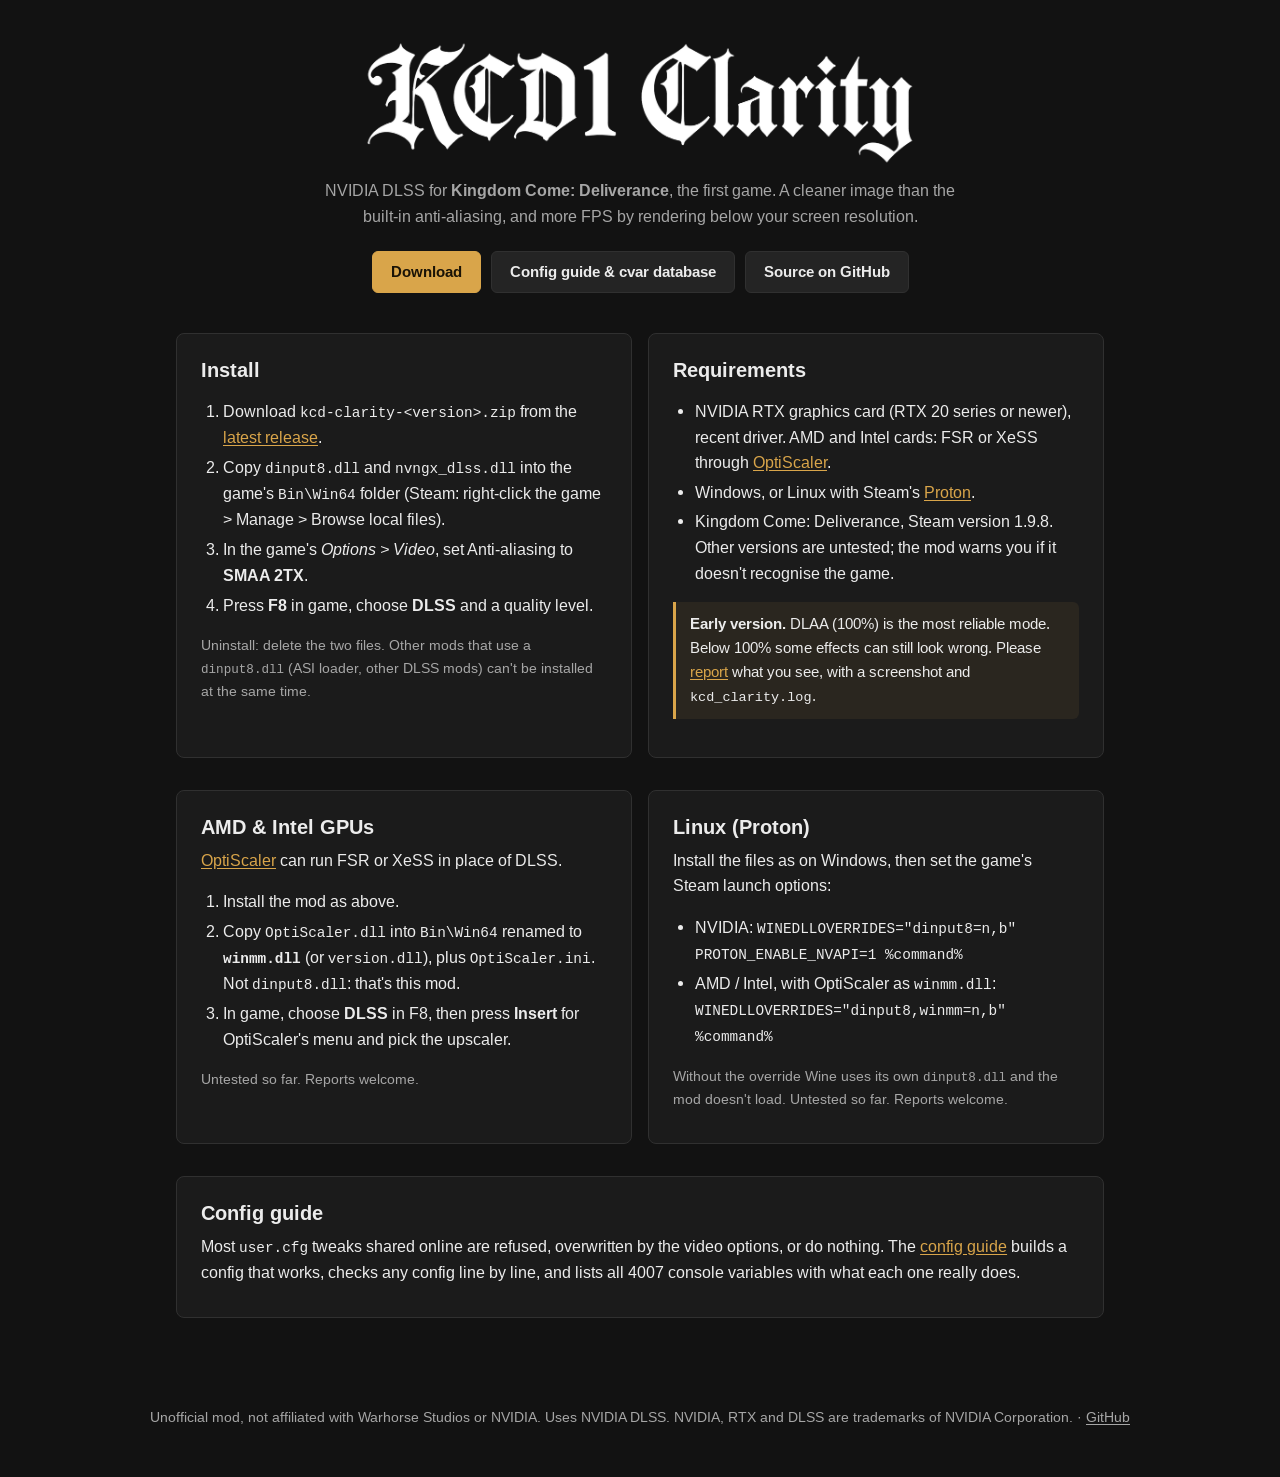
==== commit 9feca885: "OptiScaler (AMD/Intel) and Linux/Proton support - Detect Wine/Proton at startup and log it. - F8: sh" ====
--- a/docs/index.html
+++ b/docs/index.html
@@ -18,6 +18,7 @@
   header.site .logo { width: min(560px, 88vw); }
   .actions { display: flex; flex-wrap: wrap; justify-content: center; gap: 10px; margin: 22px 0 8px; }
   .actions .button { font-size: 15px; padding: 11px 18px; }
+  .launch code { overflow-wrap: anywhere; }
   .cards { display: grid; grid-template-columns: repeat(auto-fit, minmax(280px, 1fr)); gap: 0 16px; }
 </style>
 </head>
@@ -50,13 +51,41 @@
     <div class="panel">
       <h2>Requirements</h2>
       <ul>
-        <li>NVIDIA RTX graphics card (RTX 20 series or newer), recent driver.</li>
+        <li>NVIDIA RTX graphics card (RTX 20 series or newer), recent driver. AMD and Intel cards: FSR or XeSS
+          through <a href="#optiscaler">OptiScaler</a>.</li>
+        <li>Windows, or Linux with Steam's <a href="#linux">Proton</a>.</li>
         <li>Kingdom Come: Deliverance, Steam version 1.9.8. Other versions are untested; the mod warns you if it
           doesn't recognise the game.</li>
       </ul>
       <div class="note"><b>Early version.</b> DLAA (100%) is the most reliable mode. Below 100% some effects can still
         look wrong. Please <a href="https://github.com/eonflux7/kcd1-clarity/issues">report</a> what you see, with a
         screenshot and <code>kcd_clarity.log</code>.</div>
+    </div>
+  </div>
+  <div class="cards">
+    <div class="panel" id="optiscaler">
+      <h2>AMD &amp; Intel GPUs</h2>
+      <p><a href="https://github.com/optiscaler/OptiScaler">OptiScaler</a> can run FSR or XeSS in place of DLSS.</p>
+      <ol>
+        <li>Install the mod as above.</li>
+        <li>Copy <code>OptiScaler.dll</code> into <code>Bin\Win64</code> renamed to <b><code>winmm.dll</code></b> (or
+          <code>version.dll</code>), plus <code>OptiScaler.ini</code>. Not <code>dinput8.dll</code>: that's this
+          mod.</li>
+        <li>In game, choose <b>DLSS</b> in F8, then press <b>Insert</b> for OptiScaler's menu and pick the
+          upscaler.</li>
+      </ol>
+      <p class="small muted">Untested so far. Reports welcome.</p>
+    </div>
+    <div class="panel launch" id="linux">
+      <h2>Linux (Proton)</h2>
+      <p>Install the files as on Windows, then set the game's Steam launch options:</p>
+      <ul>
+        <li>NVIDIA: <code>WINEDLLOVERRIDES="dinput8=n,b" PROTON_ENABLE_NVAPI=1 %command%</code></li>
+        <li>AMD / Intel, with OptiScaler as <code>winmm.dll</code>:
+          <code>WINEDLLOVERRIDES="dinput8,winmm=n,b" %command%</code></li>
+      </ul>
+      <p class="small muted">Without the override Wine uses its own <code>dinput8.dll</code> and the mod doesn't
+        load. Untested so far. Reports welcome.</p>
     </div>
   </div>
   <div class="panel">
--- a/docs/cvars/site/style.css
+++ b/docs/cvars/site/style.css
@@ -177,7 +177,9 @@
 .db-controls { display: flex; flex-wrap: wrap; gap: 10px; align-items: flex-end; margin: 12px 0 4px; }
 .db-controls > * { min-width: 0; }
 .db-controls input[type="search"] { flex: 3 1 260px; }
-.db-controls select { flex: 1 1 200px; }
+.db-controls > select { flex: 1 1 200px; }
+.db-controls > .field { flex: 0 1 200px; }
+.db-controls > button, .db-controls > .button { height: 40px; display: inline-flex; align-items: center; justify-content: center; }
 .chips { display: flex; flex-wrap: wrap; gap: 6px; margin: 10px 0 12px; }
 .chip {
   font: 14px var(--sans);
@@ -250,3 +252,25 @@
 select option { background: var(--surface); color: var(--text); }
 input[type="text"], input[type="search"], input[type="number"] { height: 40px; }
 .field .hint { font-size: 13px; color: var(--muted); }
+
+/* graphics presets */
+.check { display: flex; align-items: center; gap: 8px; height: 40px; font-size: 14px; cursor: pointer; }
+.preset .out-head { margin-bottom: 12px; }
+.preset h2 { font-size: 18px; }
+.preset-id { font: 400 13px var(--mono); color: var(--muted); margin-left: 8px; }
+.ptable td:first-child { word-break: normal; }
+.ptable .pname { white-space: nowrap; }
+.ptable td a { color: var(--text); text-decoration: none; }
+.ptable td a:hover { color: var(--accent); text-decoration: underline; }
+.ptable td .badge { margin-left: 4px; }
+.ptable td.chg { color: var(--accent); font-weight: 700; background: rgba(217, 165, 74, 0.08); }
+.ptable tr.same td, .ptable tr.same td a { color: var(--muted); }
+.p-sep { font-size: 18px; margin: 36px 0 4px; }
+.p-sep-text { margin: 0 0 8px; }
+@media (max-width: 760px) {
+  .ptable thead { display: none; }
+  .ptable tr { display: grid; grid-template-columns: repeat(var(--n), minmax(0, 1fr)); border-bottom: 1px solid var(--border); padding: 8px 0; }
+  .ptable td, .ptable td:first-child { border: 0; padding: 2px 4px; text-align: left; }
+  .ptable td:first-child { grid-column: 1 / -1; }
+  .ptable td[data-l]::before { content: attr(data-l); display: block; font: 11px var(--sans); color: var(--muted); }
+}
